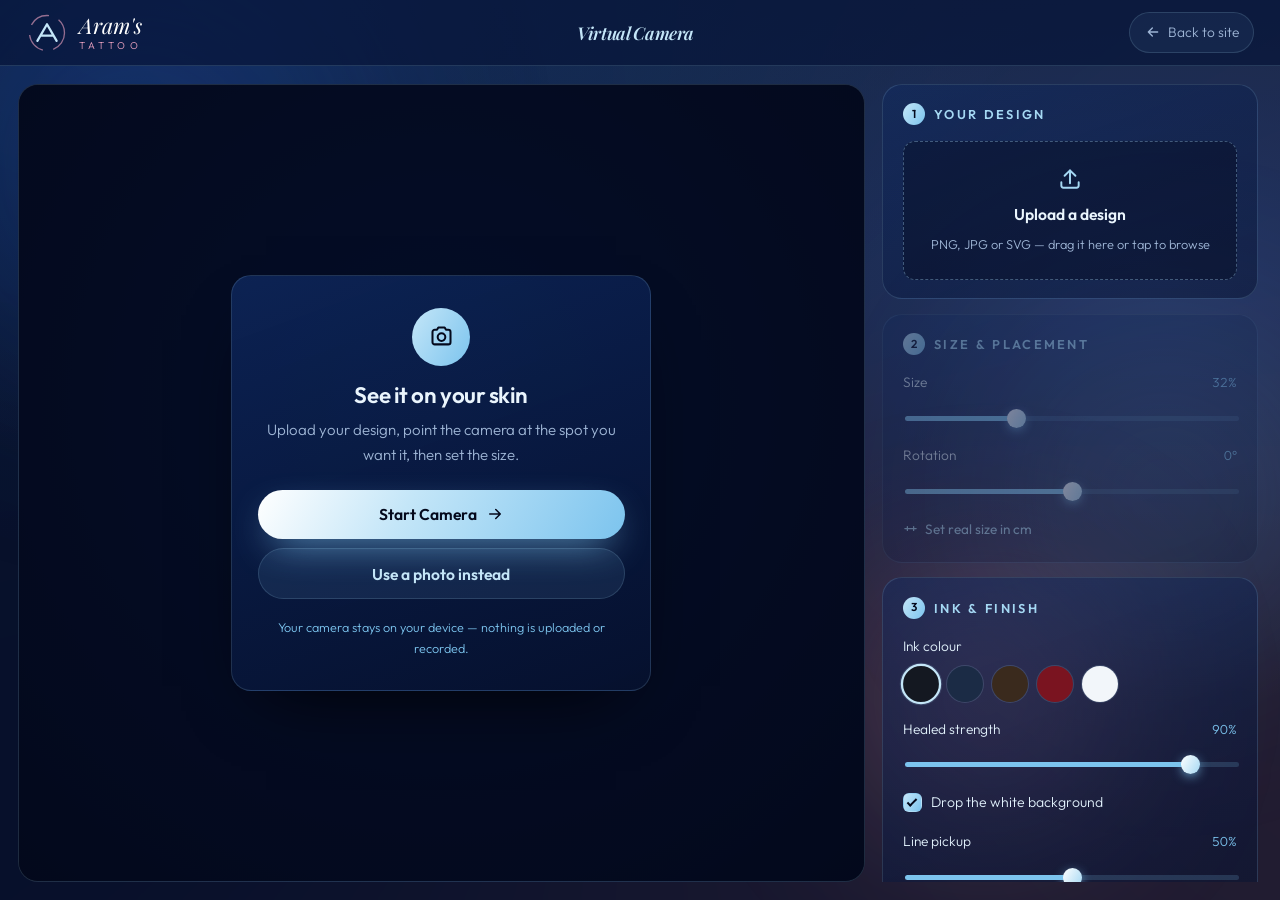
==== camera.html @ 175cb67c "Use the ink-in-water photo as the hero background Re-encoded and stripped of metadata. Sits at 78% o" ====
<!DOCTYPE html>
<html lang="en">
<head>
<meta charset="UTF-8" />
<meta name="viewport" content="width=device-width, initial-scale=1, viewport-fit=cover" />
<title>Virtual Camera — Aram's Tattoo</title>
<meta name="description" content="Upload your tattoo design and see it on your skin at the exact size before you book." />

<link rel="preconnect" href="https://fonts.googleapis.com">
<link rel="preconnect" href="https://fonts.gstatic.com" crossorigin>
<link href="https://fonts.googleapis.com/css2?family=Outfit:wght@200;300;400;600;800&family=Playfair+Display:ital,wght@0,600;1,600&display=swap" rel="stylesheet">

<link rel="stylesheet" href="assets/css/style.css?v=11" />
<link rel="stylesheet" href="assets/css/camera.css?v=11" />
<script>document.documentElement.classList.add('js');</script>
</head>
<body class="cam-body">

<div class="ambient" aria-hidden="true">
  <span class="blob blob--1"></span>
  <span class="blob blob--2"></span>
  <span class="blob blob--4"></span>
</div>

<!-- ── slim top bar ─────────────────────────────────────────── -->
<header class="cam-bar">
  <a href="index.html" class="brand">
    <span class="brand__mark" aria-hidden="true">
      <svg viewBox="0 0 48 48" fill="none">
        <circle class="brand__ring" cx="24" cy="24" r="20" />
        <path class="brand__stroke" d="M13 33 L24 14 L35 33 M18 27 H30" />
      </svg>
    </span>
    <span class="brand__text">
      <span class="brand__name">Aram's</span>
      <span class="brand__sub">TATTOO</span>
    </span>
  </a>

  <h1 class="cam-bar__title">Virtual Camera</h1>

  <a href="index.html" class="cam-bar__back">
    <svg viewBox="0 0 24 24" fill="none" aria-hidden="true"><path d="M19 12H5M11 6l-6 6 6 6"/></svg>
    <span>Back to site</span>
  </a>
</header>


<main class="cam-layout">

  <!-- ══ STAGE ═══════════════════════════════════════════════ -->
  <section class="stage" id="stage" aria-label="Camera preview">
    <video id="video" playsinline muted autoplay></video>
    <canvas id="canvas"></canvas>

    <!-- start / error / permission states -->
    <div class="stage__overlay" id="startPane">
      <div class="stage__card">
        <div class="stage__icon" aria-hidden="true">
          <svg viewBox="0 0 24 24" fill="none">
            <path d="M4 8a2 2 0 0 1 2-2h2l1.2-2h5.6L16 6h2a2 2 0 0 1 2 2v9a2 2 0 0 1-2 2H6a2 2 0 0 1-2-2z"/>
            <circle cx="12" cy="12.5" r="3.4"/>
          </svg>
        </div>
        <h2 id="paneTitle">See it on your skin</h2>
        <p id="paneText">Upload your design, point the camera at the spot you want it, then set the size.</p>
        <div class="stage__actions">
          <button class="btn btn--primary" id="startCam">
            <span>Start Camera</span>
            <svg viewBox="0 0 24 24" fill="none"><path d="M5 12h14M13 6l6 6-6 6"/></svg>
          </button>
          <button class="btn btn--ghost" id="usePhoto"><span>Use a photo instead</span></button>
        </div>
        <p class="stage__hint" id="paneHint">Your camera stays on your device — nothing is uploaded or recorded.</p>
      </div>
    </div>

    <!-- floating stage controls -->
    <div class="stage__tools" id="stageTools" hidden>
      <button class="tool" id="flipCam" title="Switch camera" aria-label="Switch camera">
        <svg viewBox="0 0 24 24" fill="none"><path d="M20 9a8 8 0 0 0-14-3M4 15a8 8 0 0 0 14 3"/><path d="M4 5v5h5M20 19v-5h-5"/></svg>
      </button>
      <button class="tool" id="resetBtn" title="Reset placement" aria-label="Reset placement">
        <svg viewBox="0 0 24 24" fill="none"><path d="M3 12a9 9 0 1 0 3-6.7"/><path d="M3 4v5h5"/></svg>
      </button>
      <button class="tool tool--shutter" id="shotBtn" title="Take photo" aria-label="Take photo">
        <span></span>
      </button>
    </div>

    <p class="stage__gesture" id="gestureHint" hidden>Drag to move · pinch or scroll to resize · two fingers to rotate</p>
  </section>


  <!-- ══ CONTROLS ════════════════════════════════════════════ -->
  <aside class="panel" aria-label="Design controls">

    <!-- 1 · design -->
    <div class="panel__block">
      <h2 class="panel__title"><span class="step">1</span> Your design</h2>

      <label class="drop" id="drop" for="fileInput">
        <input type="file" id="fileInput" accept="image/*" hidden />
        <svg viewBox="0 0 24 24" fill="none" aria-hidden="true"><path d="M12 16V4m-5 5 5-5 5 5"/><path d="M4 15v3a2 2 0 0 0 2 2h12a2 2 0 0 0 2-2v-3"/></svg>
        <strong>Upload a design</strong>
        <span>PNG, JPG or SVG — drag it here or tap to browse</span>
      </label>

      <div class="thumb" id="thumb" hidden>
        <img id="thumbImg" alt="Your uploaded design" />
        <div class="thumb__meta">
          <strong id="thumbName">design.png</strong>
          <span id="thumbSize">—</span>
        </div>
        <button class="thumb__clear" id="clearDesign" aria-label="Remove design">
          <svg viewBox="0 0 24 24" fill="none"><path d="M6 6l12 12M18 6L6 18"/></svg>
        </button>
      </div>
    </div>

    <!-- 2 · size -->
    <div class="panel__block" id="sizeBlock">
      <h2 class="panel__title"><span class="step">2</span> Size &amp; placement</h2>

      <div class="ctrl">
        <label for="sizeRange">Size <output id="sizeOut">—</output></label>
        <input type="range" id="sizeRange" min="4" max="90" step="0.5" value="32" />
      </div>

      <div class="ctrl">
        <label for="rotRange">Rotation <output id="rotOut">0°</output></label>
        <input type="range" id="rotRange" min="-180" max="180" step="1" value="0" />
      </div>

      <button class="link-btn" id="calibToggle" aria-expanded="false">
        <svg viewBox="0 0 24 24" fill="none"><path d="M3 12h18M7 9v6M17 9v6"/></svg>
        <span>Set real size in cm</span>
      </button>

      <div class="calib" id="calibBox" hidden>
        <p>Hold a <strong>bank card</strong> flat against the spot, then drag until the outline matches it exactly.</p>
        <div class="ctrl">
          <label for="calibRange">Card width</label>
          <input type="range" id="calibRange" min="10" max="90" step="0.5" value="34" />
        </div>
        <button class="btn btn--ghost btn--sm" id="calibDone"><span>Done — sizes now in cm</span></button>
      </div>
    </div>

    <!-- 3 · ink -->
    <div class="panel__block">
      <h2 class="panel__title"><span class="step">3</span> Ink &amp; finish</h2>

      <div class="ctrl">
        <label>Ink colour</label>
        <div class="swatches" id="swatches" role="radiogroup" aria-label="Ink colour">
          <button class="sw is-on" data-ink="#141821" style="--sw:#141821" role="radio" aria-checked="true"  aria-label="Black"></button>
          <button class="sw" data-ink="#1b2b45" style="--sw:#1b2b45" role="radio" aria-checked="false" aria-label="Blue black"></button>
          <button class="sw" data-ink="#3a2a1d" style="--sw:#3a2a1d" role="radio" aria-checked="false" aria-label="Sepia"></button>
          <button class="sw" data-ink="#7a1420" style="--sw:#7a1420" role="radio" aria-checked="false" aria-label="Deep red"></button>
          <button class="sw" data-ink="#f2f6fa" style="--sw:#f2f6fa" role="radio" aria-checked="false" aria-label="White ink"></button>
        </div>
      </div>

      <div class="ctrl">
        <label for="opacityRange">Healed strength <output id="opacityOut">90%</output></label>
        <input type="range" id="opacityRange" min="20" max="100" step="1" value="90" />
      </div>

      <label class="check">
        <input type="checkbox" id="removeBg" checked />
        <span>Drop the white background</span>
      </label>

      <div class="ctrl" id="thresholdCtrl">
        <label for="threshRange">Line pickup <output id="threshOut">50%</output></label>
        <input type="range" id="threshRange" min="5" max="95" step="1" value="50" />
      </div>
    </div>

    <!-- 4 · finish -->
    <div class="panel__block">
      <h2 class="panel__title"><span class="step">4</span> Save &amp; send</h2>
      <div class="panel__actions">
        <button class="btn btn--primary btn--wide" id="shotBtn2">
          <svg viewBox="0 0 24 24" fill="none"><path d="M4 8a2 2 0 0 1 2-2h2l1.2-2h5.6L16 6h2a2 2 0 0 1 2 2v9a2 2 0 0 1-2 2H6a2 2 0 0 1-2-2z"/><circle cx="12" cy="12.5" r="3.4"/></svg>
          <span>Take Photo</span>
        </button>
        <a class="btn btn--ghost btn--wide" href="index.html#book"><span>Book this tattoo</span></a>
      </div>
      <p class="panel__note">Save the shot and send it with your booking so I know exactly what you want.</p>
    </div>

  </aside>
</main>


<!-- ══ SNAPSHOT MODAL ═══════════════════════════════════════ -->
<div class="shot" id="shotModal" hidden>
  <div class="shot__inner" role="dialog" aria-modal="true" aria-label="Your preview">
    <img id="shotImg" alt="Your tattoo preview" />
    <div class="shot__bar">
      <a class="btn btn--primary" id="shotSave" download="arams-tattoo-preview.png">
        <svg viewBox="0 0 24 24" fill="none"><path d="M12 4v12m-5-5 5 5 5-5"/><path d="M4 20h16"/></svg>
        <span>Save</span>
      </a>
      <button class="btn btn--ghost" id="shotShare" hidden><span>Share</span></button>
      <button class="btn btn--primary" id="shotBook"><span>Send with a booking</span></button>
      <button class="btn btn--ghost" id="shotClose"><span>Back to camera</span></button>
    </div>
  </div>
</div>

<input type="file" id="photoInput" accept="image/*" hidden />

<script src="assets/js/ink.js?v=11"></script>
<script src="assets/js/camera.js?v=11"></script>
</body>
</html>
---- assets/css/style.css ----
/* ============================================================
   Aram's Tattoo — navy & baby blue
   ============================================================ */

:root{
  /* ── palette ───────────────────────────────── */
  --navy-950:#04091c;
  --navy-900:#071231;
  --navy-800:#0a1c47;
  --navy-700:#0f2a63;
  --navy-600:#163a83;

  --baby-400:#7cc4ee;
  --baby-300:#a5d8f3;
  --baby-200:#c4e6f8;
  --baby-100:#e2f2fc;

  /* used sparingly — a warm accent so the navy never reads cold */
  --pink-400:#f2a6c4;
  --pink-300:#f8c3d9;
  --pink-200:#fbdce9;

  --ink:#eaf5fd;
  --muted:#9fb6d6;

  --line:rgba(165,216,243,.16);
  --glass:rgba(8,22,58,.92);

  /* ── THE HERO BACKGROUND PHOTO ──────────
     Swap the filename to change it. assets/img/hero-placeholder.svg is
     the generated fallback if you ever want it back. */
  --hero-photo:url("../img/hero.jpg");

  --radius:20px;
  --radius-sm:12px;
  --ease:cubic-bezier(.22,.85,.3,1);
  --nav-h:76px;
}

*,*::before,*::after{box-sizing:border-box}

/* the hidden attribute must beat any display: rule we set on a component */
[hidden]{display:none !important}

html{scroll-behavior:smooth; scroll-padding-top:calc(var(--nav-h) + 12px)}

body{
  margin:0;
  font-family:"Outfit",system-ui,-apple-system,"Segoe UI",sans-serif;
  font-weight:300;
  color:var(--ink);
  background:var(--navy-950);
  line-height:1.65;
  overflow-x:hidden;
  -webkit-font-smoothing:antialiased;
}

img,svg{display:block;max-width:100%}
a{color:inherit;text-decoration:none}
ul{list-style:none;margin:0;padding:0}

h1,h2,h3,h4{font-weight:600;line-height:1.12;margin:0;letter-spacing:-.02em}
h2{font-size:clamp(2rem,5vw,3.4rem)}
h3{font-size:1.2rem}
em{font-family:"Playfair Display",serif;font-style:italic;font-weight:600;
   background:linear-gradient(100deg,var(--baby-200),var(--baby-400) 55%,#fff);
   -webkit-background-clip:text;background-clip:text;color:transparent}

.wrap{width:min(1180px,92vw);margin-inline:auto}

/* selection + focus */
::selection{background:var(--baby-400);color:var(--navy-950)}
:focus-visible{outline:2px solid var(--baby-300);outline-offset:3px;border-radius:6px}


/* ============================================================
   AMBIENT BACKGROUND
   ============================================================ */
.ambient{
  position:fixed;inset:0;z-index:0;pointer-events:none;overflow:hidden;
  /* deep navy floor so the blobs have something to glow against */
  background:
    radial-gradient(120% 90% at 15% 0%,  #0b2050 0%, transparent 55%),
    radial-gradient(110% 80% at 90% 30%, #0d2455 0%, transparent 60%),
    linear-gradient(180deg,#061029 0%, var(--navy-950) 60%);
}

/* slow hue drift over everything — keeps it alive without moving anything */
.ambient::after{
  content:"";position:absolute;inset:-20%;
  background:
    conic-gradient(from 0deg at 50% 50%,
      rgba(124,196,238,.10), rgba(242,166,196,.13),
      rgba(22,58,131,.14),  rgba(124,196,238,.10));
  filter:blur(70px);
  animation:sweep 48s linear infinite;
}
@keyframes sweep{to{transform:rotate(360deg)}}

.blob{
  position:absolute;border-radius:50%;filter:blur(90px);
  will-change:transform;
}

/* two navy masses give the depth */
.blob--1{width:46vw;height:46vw;left:-12vw;top:-10vw;opacity:.55;
  background:radial-gradient(circle,var(--navy-600),transparent 70%);
  animation:drift1 26s ease-in-out infinite}
.blob--3{width:42vw;height:42vw;left:22vw;bottom:-18vw;opacity:.5;
  background:radial-gradient(circle,var(--navy-700),transparent 70%);
  animation:drift3 38s ease-in-out infinite}

/* baby blue carries the brand */
.blob--2{width:38vw;height:38vw;right:-10vw;top:28vh;opacity:.5;
  background:radial-gradient(circle,rgba(124,196,238,.45),transparent 70%);
  animation:drift2 32s ease-in-out infinite}
.blob--5{width:30vw;height:30vw;left:38vw;top:8vh;opacity:.3;
  background:radial-gradient(circle,rgba(165,216,243,.4),transparent 70%);
  animation:drift5 44s ease-in-out infinite}

/* pink stays small and low-opacity — a blush, not a colour scheme */
.blob--4{width:26vw;height:26vw;right:10vw;bottom:4vh;opacity:.55;
  background:radial-gradient(circle,rgba(242,166,196,.85),transparent 70%);
  animation:drift4 34s ease-in-out infinite}
.blob--6{width:18vw;height:18vw;left:4vw;top:40vh;opacity:.4;
  background:radial-gradient(circle,rgba(248,195,217,.75),transparent 68%);
  animation:drift6 40s ease-in-out infinite}

/* Each path is a different shape and length, so they never fall into
   step with one another and the motion keeps looking organic. */
@keyframes drift1{
  33%{transform:translate3d(8vw,6vh,0)   scale(1.14)}
  66%{transform:translate3d(3vw,12vh,0)  scale(.95)}
}
@keyframes drift2{
  30%{transform:translate3d(-10vw,-5vh,0) scale(.88)}
  70%{transform:translate3d(-4vw,8vh,0)   scale(1.1)}
}
@keyframes drift3{
  40%{transform:translate3d(7vw,-8vh,0)   scale(1.12)}
  75%{transform:translate3d(-5vw,-3vh,0)  scale(.92)}
}
@keyframes drift4{
  35%{transform:translate3d(-7vw,-9vh,0)  scale(1.2)}
  70%{transform:translate3d(4vw,-4vh,0)   scale(.9)}
}
@keyframes drift5{
  50%{transform:translate3d(-6vw,10vh,0)  scale(1.15)}
}
@keyframes drift6{
  45%{transform:translate3d(9vw,-7vh,0)   scale(1.25)}
  80%{transform:translate3d(2vw,5vh,0)    scale(.85)}
}

.cursor-glow{
  position:fixed;top:0;left:0;width:420px;height:420px;z-index:1;
  margin:-210px 0 0 -210px;border-radius:50%;pointer-events:none;
  background:radial-gradient(circle,rgba(124,196,238,.12),transparent 65%);
  opacity:0;transition:opacity .4s;will-change:transform;
}

.scroll-progress{position:fixed;top:0;left:0;right:0;height:3px;z-index:120;pointer-events:none}
.scroll-progress span{
  display:block;height:100%;width:0;
  background:linear-gradient(90deg,var(--baby-400),var(--baby-200),#fff);
  box-shadow:0 0 14px var(--baby-400);
}


/* ============================================================
   NAVBAR
   ============================================================ */
.nav{
  position:fixed;top:0;left:0;right:0;z-index:100;
  height:var(--nav-h);display:flex;align-items:center;
  transition:height .35s var(--ease),background .35s,border-color .35s,box-shadow .35s;
  border-bottom:1px solid transparent;
}
.nav.is-stuck{
  --nav-h:64px;
  background:var(--glass);
  border-bottom-color:var(--line);
  box-shadow:0 10px 40px -20px #000;
}
/* frosted glass only where the browser can do it cheaply; the solid
   --glass fallback above already reads correctly on its own. */
@supports (backdrop-filter:blur(1px)) or (-webkit-backdrop-filter:blur(1px)){
  .nav.is-stuck{
    background:rgba(8,22,58,.72);
    backdrop-filter:blur(16px) saturate(150%);
    -webkit-backdrop-filter:blur(16px) saturate(150%);
  }
}
.nav__inner{
  width:min(1180px,92vw);margin-inline:auto;
  display:flex;align-items:center;gap:1.5rem;
}

/* ── brand ── */
.brand{display:flex;align-items:center;gap:.7rem;margin-right:auto}
.brand__mark{
  width:42px;height:42px;flex:none;color:var(--baby-300);
  transition:transform .5s var(--ease);
}
.brand:hover .brand__mark{transform:rotate(-12deg) scale(1.08)}
.brand__mark svg{width:100%;height:100%}
/* the navbar runs on baby pink; the rest of the site stays baby blue */
.brand__ring{
  stroke:var(--pink-400);stroke-width:1.5;opacity:.6;
  stroke-dasharray:24 12;transform-origin:center;
  animation:spin 14s linear infinite;
}
.brand__stroke{stroke:var(--baby-200);stroke-width:2.6;stroke-linecap:round;stroke-linejoin:round}
@keyframes spin{to{transform:rotate(360deg)}}

.brand__text{display:flex;flex-direction:column;line-height:1}
.brand__name{font-family:"Playfair Display",serif;font-style:italic;font-size:1.35rem;color:#fff}
.brand__sub{font-size:.62rem;letter-spacing:.42em;color:var(--pink-400);margin-top:.28rem}

/* ── links ── */
.nav__links{display:flex;align-items:center;gap:.35rem}
.nav__link{
  position:relative;padding:.55rem .85rem;font-size:.92rem;color:var(--muted);
  border-radius:999px;transition:color .3s;white-space:nowrap;
}
.nav__link span{position:relative;z-index:2}
.nav__link::before{                       /* pill that grows in */
  content:"";position:absolute;inset:0;border-radius:999px;
  background:rgba(242,166,196,.14);
  transform:scale(.7);opacity:0;transition:all .35s var(--ease);
}
.nav__link::after{                        /* underline dash */
  content:"";position:absolute;left:50%;bottom:.28rem;height:2px;width:0;
  border-radius:2px;background:var(--pink-300);
  transform:translateX(-50%);transition:width .35s var(--ease);
}
.nav__link:hover{color:#fff}
.nav__link:hover::before{transform:scale(1);opacity:1}
.nav__link:hover::after,
.nav__link.is-active::after{width:18px}
.nav__link.is-active{color:var(--pink-200)}

/* ── cta ── */
.nav__cta{
  display:inline-flex;align-items:center;gap:.45rem;
  padding:.62rem 1.15rem;border-radius:999px;font-size:.88rem;font-weight:600;
  color:var(--navy-950);
  background:linear-gradient(120deg,var(--pink-200),var(--pink-400));
  box-shadow:0 8px 26px -10px var(--pink-400);
  transition:transform .3s var(--ease),box-shadow .3s;
  position:relative;overflow:hidden;
}
.nav__cta svg{width:16px;height:16px;stroke:currentColor;stroke-width:2.2;stroke-linecap:round;stroke-linejoin:round;transition:transform .3s}
.nav__cta:hover{transform:translateY(-2px);box-shadow:0 14px 32px -10px var(--pink-400)}
.nav__cta:hover svg{transform:translateX(3px)}
.nav__cta::after{                          /* shine sweep */
  content:"";position:absolute;top:0;left:-70%;width:45%;height:100%;
  background:linear-gradient(100deg,transparent,rgba(255,255,255,.6),transparent);
  transform:skewX(-20deg);animation:shine 4.5s ease-in-out infinite;
}
@keyframes shine{0%,72%{left:-70%}100%{left:130%}}
.nav__cta--mobile{display:none}

/* ── burger ── */
.burger{
  display:none;width:44px;height:44px;flex:none;padding:0;
  background:rgba(124,196,238,.1);border:1px solid var(--line);
  border-radius:12px;cursor:pointer;position:relative;
}
.burger span{
  position:absolute;left:12px;width:20px;height:2px;border-radius:2px;
  background:var(--pink-200);transition:all .35s var(--ease);
}
.burger span:nth-child(1){top:15px}
.burger span:nth-child(2){top:21px}
.burger span:nth-child(3){top:27px}
.burger.is-open span:nth-child(1){top:21px;transform:rotate(45deg)}
.burger.is-open span:nth-child(2){opacity:0;transform:translateX(-12px)}
.burger.is-open span:nth-child(3){top:21px;transform:rotate(-45deg)}

.nav-scrim{
  position:fixed;inset:0;z-index:98;background:rgba(4,9,28,.72);
  opacity:0;transition:opacity .35s;
}
.nav-scrim.is-shown{opacity:1}


/* ============================================================
   BUTTONS
   ============================================================ */
.btn{
  display:inline-flex;align-items:center;justify-content:center;gap:.55rem;
  padding:.9rem 1.6rem;border-radius:999px;border:0;cursor:pointer;
  font-family:inherit;font-size:.98rem;font-weight:600;
  transition:transform .3s var(--ease),box-shadow .3s,background .3s,color .3s;
  position:relative;overflow:hidden;
}
.btn svg{width:18px;height:18px;stroke:currentColor;stroke-width:2.1;
  stroke-linecap:round;stroke-linejoin:round;fill:none;transition:transform .3s}
.btn:hover{transform:translateY(-3px)}
.btn:hover svg{transform:translateX(3px)}
.btn:active{transform:translateY(-1px)}

.btn--primary{
  color:var(--navy-950);
  background:linear-gradient(120deg,#fff,var(--baby-200) 40%,var(--baby-400));
  box-shadow:0 14px 38px -14px var(--baby-400);
}
.btn--primary:hover{box-shadow:0 20px 46px -14px var(--baby-400)}

.btn--ghost{
  color:var(--baby-200);background:rgba(124,196,238,.1);
  border:1px solid var(--line);
}
.btn--ghost:hover{background:rgba(124,196,238,.15);color:#fff;border-color:var(--baby-400)}
.btn--ghost svg{transform:none}
.btn--wide{width:100%;max-width:340px}


/* ============================================================
   HERO
   ============================================================ */
.hero{
  position:relative;z-index:2;min-height:100svh;
  display:flex;align-items:center;
  padding:calc(var(--nav-h) + 3rem) 0 5rem;
  overflow:hidden;
}
/* Semi-transparent on purpose: the animated ambient layer sits behind the
   hero, and at full opacity this hid it completely — so the first screen
   of the site showed none of the movement. */
.hero__bg{
  position:absolute;inset:-8% 0 0;z-index:-2;
  background:var(--hero-photo) center 30%/cover no-repeat;
  opacity:.78;
  filter:saturate(.95) contrast(1.02);
  transform:scale(1.06);will-change:transform;
  animation:kenburns 24s ease-in-out infinite alternate;
}
@keyframes kenburns{to{transform:scale(1.16) translate3d(-1.5%,-1.5%,0)}}

/* Darkening is now weighted to the left, behind the headline, so the text
   keeps its contrast while the right side stays open for the colour. */
.hero__veil{
  position:absolute;inset:0;z-index:-1;
  background:
    radial-gradient(75% 65% at 12% 45%,rgba(4,9,28,.92),transparent 70%),
    linear-gradient(90deg,rgba(4,9,28,.9) 0%,rgba(7,18,49,.5) 42%,transparent 78%),
    linear-gradient(0deg,var(--navy-950) 1%,transparent 38%);
}
.hero__particles{position:absolute;inset:0;z-index:0;pointer-events:none}

.hero__needle{
  position:absolute;right:5vw;top:50%;transform:translateY(-50%);
  width:min(420px,38vw);opacity:.5;z-index:0;pointer-events:none;
}
.hero__needle path{stroke:var(--baby-300);stroke-width:2;stroke-linecap:round;stroke-linejoin:round;fill:none}
.hero__needle .pulse-dot{fill:var(--baby-200);animation:pulseDot 2.4s ease-in-out infinite}
@keyframes pulseDot{0%,100%{opacity:.3;r:4}50%{opacity:1;r:7}}

.draw{stroke-dasharray:600;stroke-dashoffset:600;animation:drawIn 3.2s var(--ease) forwards}
.draw--2{animation-delay:2.4s}
.draw--slow{animation:drawIn 4s var(--ease) infinite alternate}
@keyframes drawIn{to{stroke-dashoffset:0}}

.hero__content{position:relative;z-index:2;width:min(1180px,92vw);margin-inline:auto;max-width:none}
.hero__content>*{max-width:660px}

.hero__eyebrow{
  display:inline-flex;align-items:center;gap:.6rem;margin:0 0 1.4rem;
  padding:.45rem 1rem;border-radius:999px;font-size:.82rem;letter-spacing:.06em;
  color:var(--baby-200);background:rgba(124,196,238,.1);
  border:1px solid var(--line);
}
.hero__eyebrow .dot{
  width:8px;height:8px;border-radius:50%;background:#61e3a1;
  box-shadow:0 0 0 0 rgba(97,227,161,.6);animation:ping 2s ease-out infinite;
}
@keyframes ping{70%{box-shadow:0 0 0 10px rgba(97,227,161,0)}100%{box-shadow:0 0 0 0 rgba(97,227,161,0)}}

.hero__title{font-size:clamp(2.9rem,8.5vw,6.4rem);font-weight:200;margin:0 0 1.3rem}
.hero__title .line{display:block}
.hero__title em{font-weight:600}

.hero__lede{font-size:clamp(1rem,2.1vw,1.18rem);color:var(--muted);margin:0 0 2.2rem}

.hero__actions{display:flex;flex-wrap:wrap;gap:.9rem;margin-bottom:3rem}

.hero__stats{display:flex;flex-wrap:wrap;gap:2.6rem}
.hero__stats li{display:flex;flex-direction:column}
.hero__stats strong{
  font-size:2rem;font-weight:600;
  background:linear-gradient(120deg,#fff,var(--baby-300));
  -webkit-background-clip:text;background-clip:text;color:transparent;
}
.hero__stats span{font-size:.82rem;letter-spacing:.14em;text-transform:uppercase;color:var(--muted)}

.hero__scroll{
  position:absolute;left:50%;bottom:1.8rem;transform:translateX(-50%);z-index:3;
  display:flex;flex-direction:column;align-items:center;gap:.5rem;
  color:var(--muted);font-size:.68rem;letter-spacing:.3em;text-transform:uppercase;
  animation:bob 2.6s ease-in-out infinite;transition:color .3s;
}
.hero__scroll:hover{color:var(--baby-200)}
@keyframes bob{50%{transform:translate(-50%,10px)}}
.mouse{width:24px;height:38px;border:1.6px solid currentColor;border-radius:14px;
  display:flex;justify-content:center;padding-top:6px}
.wheel{width:3px;height:7px;border-radius:2px;background:currentColor;animation:wheel 1.8s ease-in-out infinite}
@keyframes wheel{50%{transform:translateY(10px);opacity:.2}}


/* ============================================================
   MARQUEE
   ============================================================ */
.marquee{
  position:relative;z-index:2;overflow:hidden;
  padding:1.1rem 0;
  border-block:1px solid var(--line);
  background:linear-gradient(90deg,var(--navy-900),var(--navy-800),var(--navy-900));
}
.marquee__track{display:flex;width:max-content;animation:slide 34s linear infinite}
.marquee__track span{
  padding-right:2.5rem;white-space:nowrap;
  font-family:"Playfair Display",serif;font-style:italic;
  font-size:clamp(1.1rem,3vw,1.7rem);color:var(--baby-300);opacity:.8;
}
@keyframes slide{to{transform:translateX(-50%)}}
.marquee:hover .marquee__track{animation-play-state:paused}


/* ============================================================
   SECTIONS
   ============================================================ */
.section{position:relative;z-index:2;padding:clamp(4.5rem,10vw,8rem) 0}
.section--alt{background:linear-gradient(180deg,transparent,rgba(10,28,71,.5),transparent)}

.section__head{max-width:640px;margin:0 auto clamp(2.5rem,5vw,4rem);text-align:center}
.section__head p{color:var(--muted);margin:.9rem 0 0}
.tag{
  display:inline-block;margin-bottom:1rem;padding:.35rem .9rem;border-radius:999px;
  font-size:.72rem;letter-spacing:.24em;text-transform:uppercase;
  color:var(--baby-300);background:rgba(124,196,238,.1);border:1px solid var(--line);
}
.section__more{text-align:center;margin-top:3rem;display:flex;justify-content:center}

/* ── cards ── */
.cards{display:grid;gap:1.3rem;grid-template-columns:repeat(auto-fit,minmax(230px,1fr))}
.card{
  position:relative;padding:2rem 1.7rem;border-radius:var(--radius);
  background:linear-gradient(160deg,rgba(15,42,99,.55),rgba(7,18,49,.5));
  border:1px solid var(--line);overflow:hidden;
  transition:transform .45s var(--ease),border-color .45s,box-shadow .45s;
}
.card::before{                            /* glow follows hover */
  content:"";position:absolute;inset:0;opacity:0;transition:opacity .45s;
  background:radial-gradient(60% 60% at 50% 0%,rgba(124,196,238,.18),transparent 70%);
}
.card:hover{transform:translateY(-8px);border-color:rgba(124,196,238,.45);
  box-shadow:0 26px 60px -30px var(--baby-400)}
.card:hover::before{opacity:1}
.card>*{position:relative}

.card__icon{
  width:52px;height:52px;margin-bottom:1.3rem;border-radius:15px;
  display:grid;place-items:center;color:var(--baby-300);
  background:rgba(124,196,238,.1);border:1px solid var(--line);
  transition:transform .45s var(--ease),background .45s;
}
.card:hover .card__icon{transform:rotate(-8deg) scale(1.1);background:rgba(124,196,238,.2)}
.card__icon svg{width:25px;height:25px;stroke:currentColor;stroke-width:1.7;
  stroke-linecap:round;stroke-linejoin:round;fill:none}
.card p{color:var(--muted);font-size:.94rem;margin:.6rem 0 1.2rem}
.card__meta{font-size:.78rem;letter-spacing:.16em;text-transform:uppercase;color:var(--baby-400)}


/* ============================================================
   SPLIT / VIRTUAL CAMERA
   ============================================================ */
.split{display:grid;gap:clamp(2.5rem,6vw,5rem);grid-template-columns:1fr 1fr;align-items:center}
.split__text h2{margin-bottom:1rem}
.split__text>p{color:var(--muted);margin:0 0 1.6rem}

.ticks{display:grid;gap:.7rem;margin-bottom:2rem}
.ticks li{position:relative;padding-left:1.9rem;color:var(--baby-100);font-size:.96rem}
.ticks li::before{
  content:"";position:absolute;left:0;top:.42em;width:16px;height:9px;
  border-left:2px solid var(--baby-400);border-bottom:2px solid var(--baby-400);
  transform:rotate(-45deg);border-radius:1px;
}

.split__visual{display:flex;justify-content:center}
.phone{
  position:relative;width:min(290px,80vw);aspect-ratio:9/18;
  border-radius:40px;padding:11px;
  background:linear-gradient(160deg,rgba(124,196,238,.35),rgba(10,28,71,.9));
  box-shadow:0 40px 90px -40px #000,0 0 0 1px var(--line);
  animation:tilt 8s ease-in-out infinite;
}
@keyframes tilt{0%,100%{transform:rotate(-3deg) translateY(0)}50%{transform:rotate(3deg) translateY(-14px)}}
.phone__notch{
  position:absolute;top:16px;left:50%;transform:translateX(-50%);
  width:80px;height:18px;border-radius:12px;background:var(--navy-950);z-index:3;
}
.phone__screen{
  position:relative;width:100%;height:100%;border-radius:31px;overflow:hidden;
  background:linear-gradient(170deg,var(--navy-800),var(--navy-950));
  display:grid;place-items:center;
}
.phone__art{width:62%;color:var(--baby-200)}
.phone__art path{stroke:var(--baby-200);stroke-width:1.8;stroke-linecap:round;fill:none}
.phone__scan{
  position:absolute;left:0;right:0;height:130px;
  background:linear-gradient(180deg,transparent,rgba(124,196,238,.22),transparent);
  animation:scan 3.4s ease-in-out infinite;
}
@keyframes scan{0%{top:-130px}100%{top:100%}}

.phone__bracket{position:absolute;width:26px;height:26px;border:2px solid var(--baby-400);opacity:.8}
.phone__bracket--tl{top:34px;left:24px;border-right:0;border-bottom:0;border-radius:6px 0 0 0}
.phone__bracket--tr{top:34px;right:24px;border-left:0;border-bottom:0;border-radius:0 6px 0 0}
.phone__bracket--bl{bottom:34px;left:24px;border-right:0;border-top:0;border-radius:0 0 0 6px}
.phone__bracket--br{bottom:34px;right:24px;border-left:0;border-top:0;border-radius:0 0 6px 0}

.phone__badge{
  position:absolute;bottom:22px;left:50%;transform:translateX(-50%);
  padding:.3rem .8rem;border-radius:999px;font-size:.62rem;letter-spacing:.2em;
  color:var(--navy-950);background:var(--baby-300);
  animation:blink 1.8s ease-in-out infinite;
}
@keyframes blink{50%{opacity:.45}}


/* ============================================================
   BOOKING FORM
   ============================================================ */
.book-form{
  display:grid;gap:1.1rem;grid-template-columns:1fr 1fr;
  max-width:820px;margin-inline:auto;padding:clamp(1.6rem,4vw,2.6rem);
  border-radius:var(--radius);border:1px solid var(--line);
  background:linear-gradient(160deg,rgba(15,42,99,.5),rgba(7,18,49,.55));
}
.field{position:relative}
.field--full{grid-column:1/-1}

.field input,.field textarea,.field select{
  width:100%;padding:1.25rem 1rem .55rem;
  font-family:inherit;font-size:.96rem;color:var(--ink);
  background:rgba(4,9,28,.5);border:1px solid var(--line);
  border-radius:var(--radius-sm);outline:none;resize:vertical;
  transition:border-color .3s,box-shadow .3s,background .3s;
}
.field select{appearance:none;cursor:pointer;
  background-image:linear-gradient(45deg,transparent 50%,var(--baby-300) 50%),
                   linear-gradient(135deg,var(--baby-300) 50%,transparent 50%);
  background-position:calc(100% - 20px) 55%,calc(100% - 14px) 55%;
  background-size:6px 6px;background-repeat:no-repeat}
.field textarea{padding-top:1.5rem}

.field input:focus,.field textarea:focus,.field select:focus{
  border-color:var(--baby-400);background:rgba(4,9,28,.75);
  box-shadow:0 0 0 4px rgba(124,196,238,.12);
}
.field label{
  position:absolute;left:1rem;top:.95rem;pointer-events:none;
  font-size:.95rem;color:var(--muted);transition:all .25s var(--ease);
}
.field input:focus+label,.field input:not(:placeholder-shown)+label,
.field textarea:focus+label,.field textarea:not(:placeholder-shown)+label,
.field label.label--static{
  top:.4rem;font-size:.7rem;letter-spacing:.1em;text-transform:uppercase;color:var(--baby-400);
}
.field input[type="date"]{color-scheme:dark}

/* honeypot — off-screen rather than display:none, which some bots skip */
.hp{position:absolute;left:-9999px;width:1px;height:1px;overflow:hidden}

/* the Virtual Camera shot carried into the booking form */
.attached{
  display:flex;align-items:center;gap:.9rem;
  padding:.7rem;border-radius:var(--radius-sm);
  border:1px solid rgba(124,196,238,.35);background:rgba(124,196,238,.08);
}
.attached img{width:54px;height:54px;flex:none;border-radius:10px;object-fit:cover}
.attached div{flex:1;min-width:0;display:flex;flex-direction:column;line-height:1.35}
.attached strong{font-size:.9rem;color:var(--baby-200)}
.attached span{font-size:.8rem;color:var(--muted)}
.attached button{
  width:30px;height:30px;flex:none;border:0;border-radius:50%;cursor:pointer;
  font-size:1.1rem;line-height:1;color:var(--muted);
  background:rgba(124,196,238,.1);transition:color .3s,background .3s;
}
.attached button:hover{color:#ffb4b4;background:rgba(224,106,106,.18)}

/* photo on a portfolio card once designs come from the database */
.card__shot{
  width:100%;aspect-ratio:4/5;object-fit:cover;
  border-radius:var(--radius-sm);margin-bottom:1rem;
}

.book-form__submit{display:flex;flex-direction:column;align-items:center;gap:.8rem;margin-top:.4rem}
.book-form__note{margin:0;font-size:.88rem;color:var(--baby-300);min-height:1.2em}


/* ============================================================
   CONTACT
   ============================================================ */
.contact-grid{display:grid;gap:1.2rem;grid-template-columns:repeat(auto-fit,minmax(220px,1fr))}
.contact-card{
  padding:1.9rem 1.5rem;border-radius:var(--radius);text-align:center;
  border:1px solid var(--line);background:rgba(10,28,71,.4);
  transition:transform .4s var(--ease),border-color .4s,background .4s;
}
.contact-card:hover{transform:translateY(-6px);border-color:var(--baby-400);background:rgba(15,42,99,.6)}
.contact-card__icon{
  width:48px;height:48px;margin:0 auto 1rem;border-radius:50%;
  display:grid;place-items:center;color:var(--navy-950);
  background:linear-gradient(120deg,var(--baby-200),var(--baby-400));
  transition:transform .4s var(--ease);
}
.contact-card:hover .contact-card__icon{transform:scale(1.12) rotate(6deg)}
.contact-card__icon svg{width:22px;height:22px;stroke:currentColor;stroke-width:1.9;
  stroke-linecap:round;stroke-linejoin:round;fill:none}
.contact-card p{margin:.35rem 0 0;color:var(--muted);font-size:.92rem}


/* ============================================================
   FOOTER
   ============================================================ */
.footer{
  position:relative;z-index:2;overflow:hidden;
  border-top:1px solid var(--line);
  background:linear-gradient(180deg,rgba(7,18,49,.75),var(--navy-950));
}
.footer__glow{
  position:absolute;top:-45%;left:50%;transform:translateX(-50%);
  width:70vw;height:70vw;border-radius:50%;pointer-events:none;
  background:radial-gradient(circle,rgba(124,196,238,.14),transparent 62%);
  animation:breathe 9s ease-in-out infinite;
}
@keyframes breathe{50%{transform:translateX(-50%) scale(1.16);opacity:.65}}

.footer__inner{
  position:relative;display:grid;gap:2.6rem;
  grid-template-columns:1.6fr 1fr 1.1fr 1.3fr;
  padding:clamp(3rem,7vw,5rem) 0 3rem;
}
.footer__col h4{
  font-size:.78rem;letter-spacing:.22em;text-transform:uppercase;
  color:var(--baby-400);margin-bottom:1.2rem;
}
.footer__col p{color:var(--muted);font-size:.92rem;margin:0 0 1.1rem}
.footer__col ul{display:grid;gap:.6rem}
.footer__col ul a{color:var(--muted);font-size:.94rem;transition:color .3s,padding-left .3s}
.footer__col ul a:hover{color:var(--baby-200);padding-left:.4rem}

.brand--footer{margin:0 0 1.1rem}
.hours li{display:flex;justify-content:space-between;gap:1rem;
  font-size:.9rem;color:var(--muted);padding-bottom:.55rem;border-bottom:1px dashed var(--line)}
.hours li span:last-child{color:var(--baby-200)}
.footer__addr{margin-top:1.1rem !important;font-size:.88rem !important}

.socials{display:flex;gap:.6rem}
.socials a{
  width:40px;height:40px;border-radius:12px;display:grid;place-items:center;
  color:var(--baby-300);background:rgba(124,196,238,.08);border:1px solid var(--line);
  transition:transform .35s var(--ease),background .35s,color .35s;
}
.socials a:hover{transform:translateY(-4px) rotate(-6deg);
  background:linear-gradient(120deg,var(--baby-200),var(--baby-400));color:var(--navy-950)}
.socials svg{width:19px;height:19px;stroke:currentColor;stroke-width:1.8;
  stroke-linecap:round;stroke-linejoin:round;fill:none}

.subscribe{display:flex;gap:.5rem;background:rgba(4,9,28,.55);
  border:1px solid var(--line);border-radius:999px;padding:.32rem .32rem .32rem 1rem;
  transition:border-color .3s}
.subscribe:focus-within{border-color:var(--baby-400)}
.subscribe input{flex:1;min-width:0;background:none;border:0;outline:none;
  color:var(--ink);font-family:inherit;font-size:.9rem}
.subscribe input::placeholder{color:var(--muted)}
.subscribe button{
  width:38px;height:38px;flex:none;border:0;border-radius:50%;cursor:pointer;
  display:grid;place-items:center;color:var(--navy-950);
  background:linear-gradient(120deg,var(--baby-200),var(--baby-400));
  transition:transform .3s var(--ease);
}
.subscribe button:hover{transform:scale(1.1) rotate(8deg)}
.subscribe svg{width:17px;height:17px;stroke:currentColor;stroke-width:2.2;
  stroke-linecap:round;stroke-linejoin:round;fill:none}
.subscribe__note{margin:.7rem 0 0;font-size:.82rem;color:var(--baby-300);min-height:1em}

.footer__bar{position:relative;border-top:1px solid var(--line)}
.footer__bar-inner{display:flex;flex-wrap:wrap;gap:.6rem;justify-content:space-between;
  padding:1.4rem 0;font-size:.84rem;color:var(--muted)}
.footer__bar-inner p{margin:0}
.footer__legal a{transition:color .3s}
.footer__legal a:hover{color:var(--baby-200)}


/* ── back to top ── */
.to-top{
  position:fixed;right:1.4rem;bottom:1.4rem;z-index:90;
  width:46px;height:46px;border-radius:50%;display:grid;place-items:center;
  color:var(--navy-950);background:linear-gradient(120deg,var(--baby-200),var(--baby-400));
  box-shadow:0 12px 30px -12px var(--baby-400);
  opacity:0;visibility:hidden;transform:translateY(14px);
  transition:all .4s var(--ease);
}
.to-top.is-shown{opacity:1;visibility:visible;transform:none}
.to-top:hover{transform:translateY(-4px)}
.to-top svg{width:20px;height:20px;stroke:currentColor;stroke-width:2.2;
  stroke-linecap:round;stroke-linejoin:round;fill:none}


/* ============================================================
   SCROLL REVEAL
   ============================================================ */
.js .reveal{opacity:0;transform:translateY(28px);
  transition:opacity .8s var(--ease) var(--d,0s),transform .8s var(--ease) var(--d,0s)}
.js .reveal.is-in{opacity:1;transform:none}


/* ============================================================
   RESPONSIVE
   ============================================================ */
@media (max-width:1080px){
  .footer__inner{grid-template-columns:1fr 1fr}
}

@media (max-width:900px){
  .split{grid-template-columns:1fr}
  .split__visual{order:-1}
  .hero__needle{opacity:.25;width:52vw;right:-8vw}
}

/* ── tablet / phone: slide-in menu ── */
@media (max-width:860px){
  .nav>.nav__inner>.nav__cta{display:none}
  .burger{display:block}

  .nav__links{
    position:fixed;top:0;right:0;z-index:99;
    width:min(320px,84vw);height:100dvh;
    flex-direction:column;align-items:stretch;justify-content:center;
    gap:.4rem;padding:5.5rem 1.6rem 2rem;
    background:linear-gradient(160deg,var(--navy-800),var(--navy-950));
    border-left:1px solid var(--line);
    box-shadow:-30px 0 70px -30px #000;
    transform:translateX(100%);
    transition:transform .45s var(--ease);
  }
  .nav__links.is-open{transform:none}

  .nav__link{
    padding:1rem 1.1rem;font-size:1.05rem;border-radius:14px;
    border-bottom:1px solid var(--line);
    opacity:0;transform:translateX(24px);
  }
  .nav__links.is-open .nav__link{
    opacity:1;transform:none;
    transition:opacity .45s var(--ease) var(--i,0s),transform .45s var(--ease) var(--i,0s);
  }
  .nav__link::after{left:1.1rem;transform:none;bottom:.7rem}
  .nav__link:hover::after,.nav__link.is-active::after{width:24px}

  .nav__cta--mobile{
    display:inline-flex;justify-content:center;margin-top:1.4rem;
    padding:.95rem 1.2rem;font-size:1rem;
    opacity:0;transform:translateX(24px);
  }
  .nav__links.is-open .nav__cta--mobile{
    opacity:1;transform:none;
    transition:opacity .45s var(--ease) .3s,transform .45s var(--ease) .3s;
  }
  body.is-locked{overflow:hidden}
}

@media (max-width:720px){
  .book-form{grid-template-columns:1fr}
  .footer__inner{grid-template-columns:1fr;gap:2.2rem}
  .hero__stats{gap:1.6rem}
  .hero__stats strong{font-size:1.6rem}
  .footer__bar-inner{justify-content:center;text-align:center}
}

@media (max-width:540px){
  :root{--nav-h:66px}
  .hero{padding-top:calc(var(--nav-h) + 2rem)}
  .hero__actions{flex-direction:column;align-items:stretch}
  .hero__actions .btn{width:100%}
  .hero__needle{display:none}
  .hero__scroll{display:none}
  .brand__name{font-size:1.15rem}
  .brand__mark{width:36px;height:36px}
  .hero__stats{width:100%;justify-content:space-between;gap:1rem}
  .hero__stats li{flex:1;min-width:90px}
  .hero__stats span{font-size:.68rem;letter-spacing:.08em}
  .to-top{right:1rem;bottom:1rem}
  .cursor-glow{display:none}
}


/* ============================================================
   REDUCED MOTION
   ============================================================ */
@media (prefers-reduced-motion:reduce){
  *,*::before,*::after{
    animation-duration:.01ms !important;animation-iteration-count:1 !important;
    transition-duration:.01ms !important;scroll-behavior:auto !important;
  }
  .js .reveal{opacity:1;transform:none}
  .draw{stroke-dashoffset:0}
}
---- assets/css/camera.css ----
/* ============================================================
   Aram's Tattoo — Virtual Camera studio
   Depends on style.css for the palette + .btn / .brand rules.
   ============================================================ */

.cam-body{
  min-height:100svh;
  background:
    radial-gradient(80% 60% at 15% 0%,rgba(22,58,131,.5),transparent 60%),
    linear-gradient(180deg,var(--navy-900),var(--navy-950));
  overflow:hidden;
}

/* ── top bar ─────────────────────────────────────────────── */
.cam-bar{
  position:relative;z-index:5;
  display:flex;align-items:center;gap:1rem;
  height:66px;padding:0 clamp(.9rem,3vw,1.6rem);
  border-bottom:1px solid var(--line);
  background:rgba(8,22,58,.72);
}
.cam-bar .brand{margin-right:0}
.cam-bar__title{
  flex:1;text-align:center;margin:0;
  font-family:"Playfair Display",serif;font-style:italic;font-weight:600;
  font-size:1.1rem;color:var(--baby-200);
}
.cam-bar__back{
  display:inline-flex;align-items:center;gap:.45rem;
  padding:.5rem .9rem;border-radius:999px;font-size:.86rem;color:var(--muted);
  border:1px solid var(--line);background:rgba(124,196,238,.07);
  transition:color .3s,border-color .3s,background .3s;
}
.cam-bar__back:hover{color:#fff;border-color:var(--baby-400);background:rgba(124,196,238,.15)}
.cam-bar__back svg{width:16px;height:16px;stroke:currentColor;stroke-width:2;
  stroke-linecap:round;stroke-linejoin:round;fill:none}


/* ── layout ──────────────────────────────────────────────── */
/* above the fixed .ambient layer, which is z-index 0 */
.cam-layout{
  position:relative;z-index:1;
  display:grid;grid-template-columns:minmax(0,1fr) 380px;
  gap:1.1rem;padding:1.1rem;
  height:calc(100svh - 66px);
}


/* ── stage ───────────────────────────────────────────────── */
.stage{
  position:relative;overflow:hidden;
  border-radius:var(--radius);border:1px solid var(--line);
  background:radial-gradient(circle at 50% 40%,var(--navy-800),var(--navy-950));
  display:grid;place-items:center;
  touch-action:none;               /* we handle drag + pinch ourselves */
}
#video{position:absolute;width:1px;height:1px;opacity:0;pointer-events:none}
#canvas{display:block;width:100%;height:100%;cursor:grab}
#canvas.is-dragging{cursor:grabbing}
#canvas.is-empty{cursor:default}

/* start / error card */
.stage__overlay{
  position:absolute;inset:0;z-index:3;display:grid;place-items:center;
  padding:1.4rem;background:rgba(4,9,28,.72);
}
.stage__card{
  max-width:420px;text-align:center;padding:2rem 1.6rem;
  border-radius:var(--radius);border:1px solid var(--line);
  background:linear-gradient(160deg,rgba(15,42,99,.75),rgba(7,18,49,.8));
  box-shadow:0 30px 70px -35px #000;
}
.stage__icon{
  width:58px;height:58px;margin:0 auto 1.1rem;border-radius:50%;
  display:grid;place-items:center;color:var(--navy-950);
  background:linear-gradient(120deg,var(--baby-200),var(--baby-400));
}
.stage__icon svg{width:27px;height:27px;stroke:currentColor;stroke-width:1.8;
  stroke-linecap:round;stroke-linejoin:round;fill:none}
.stage__card h2{font-size:1.4rem;margin-bottom:.6rem}
.stage__card p{color:var(--muted);font-size:.94rem;margin:0 0 1.4rem}
.stage__actions{display:flex;flex-direction:column;gap:.6rem;align-items:stretch}
.stage__hint{font-size:.79rem !important;color:var(--baby-400) !important;margin:1.1rem 0 0 !important}
.stage__card.is-error .stage__icon{background:linear-gradient(120deg,#ffb4b4,#e06a6a)}

/* floating tools */
.stage__tools{
  position:absolute;z-index:4;right:1rem;top:50%;transform:translateY(-50%);
  display:flex;flex-direction:column;gap:.6rem;
}
.tool{
  width:46px;height:46px;border-radius:50%;cursor:pointer;padding:0;
  display:grid;place-items:center;color:var(--baby-200);
  background:rgba(8,22,58,.8);border:1px solid var(--line);
  transition:transform .3s var(--ease),background .3s,color .3s;
}
.tool:hover{transform:scale(1.08);background:rgba(22,58,131,.9);color:#fff}
.tool svg{width:20px;height:20px;stroke:currentColor;stroke-width:2;
  stroke-linecap:round;stroke-linejoin:round;fill:none}
.tool--shutter{
  width:62px;height:62px;border:3px solid var(--baby-200);
  background:rgba(124,196,238,.15);
}
.tool--shutter span{
  width:42px;height:42px;border-radius:50%;
  background:linear-gradient(120deg,#fff,var(--baby-300));
  transition:transform .2s var(--ease);
}
.tool--shutter:active span{transform:scale(.85)}

.stage__gesture{
  position:absolute;z-index:4;left:50%;bottom:.9rem;transform:translateX(-50%);
  margin:0;padding:.45rem 1rem;border-radius:999px;white-space:nowrap;
  font-size:.76rem;color:var(--baby-200);
  background:rgba(4,9,28,.72);border:1px solid var(--line);
  transition:opacity .6s;
}
.stage__gesture.is-faded{opacity:0}

/* flash on capture */
.stage.is-flashing::after{
  content:"";position:absolute;inset:0;z-index:6;background:#fff;
  animation:flash .45s ease-out forwards;pointer-events:none;
}
@keyframes flash{from{opacity:.85}to{opacity:0}}


/* ── control panel ───────────────────────────────────────── */
.panel{
  overflow-y:auto;overscroll-behavior:contain;
  display:flex;flex-direction:column;gap:.9rem;
  padding-right:.3rem;
}
.panel::-webkit-scrollbar{width:8px}
.panel::-webkit-scrollbar-thumb{background:rgba(124,196,238,.25);border-radius:99px}

.panel__block{
  padding:1.15rem 1.2rem;border-radius:var(--radius);
  border:1px solid var(--line);
  background:linear-gradient(160deg,rgba(15,42,99,.45),rgba(7,18,49,.5));
}
.panel__title{
  display:flex;align-items:center;gap:.6rem;margin:0 0 1rem;
  font-size:.8rem;letter-spacing:.18em;text-transform:uppercase;color:var(--baby-300);
}
.step{
  width:22px;height:22px;flex:none;border-radius:50%;
  display:grid;place-items:center;font-size:.72rem;letter-spacing:0;
  color:var(--navy-950);background:linear-gradient(120deg,var(--baby-200),var(--baby-400));
}
.panel__actions{display:flex;flex-direction:column;gap:.6rem}
.panel__note{margin:.9rem 0 0;font-size:.8rem;color:var(--muted)}

/* upload dropzone */
.drop{
  display:flex;flex-direction:column;align-items:center;gap:.35rem;
  padding:1.5rem 1rem;border-radius:var(--radius-sm);cursor:pointer;text-align:center;
  border:1.5px dashed rgba(165,216,243,.35);background:rgba(4,9,28,.4);
  transition:border-color .3s,background .3s,transform .3s var(--ease);
}
.drop:hover,.drop.is-over{border-color:var(--baby-400);background:rgba(124,196,238,.1);transform:translateY(-2px)}
.drop svg{width:26px;height:26px;margin-bottom:.3rem;color:var(--baby-300);
  stroke:currentColor;stroke-width:1.8;stroke-linecap:round;stroke-linejoin:round;fill:none}
.drop strong{font-size:.98rem;font-weight:600}
.drop span{font-size:.8rem;color:var(--muted)}

/* uploaded thumbnail */
.thumb{
  display:flex;align-items:center;gap:.85rem;
  padding:.7rem;border-radius:var(--radius-sm);
  border:1px solid var(--line);background:rgba(4,9,28,.45);
}
.thumb img{
  width:56px;height:56px;flex:none;border-radius:10px;object-fit:contain;
  background:#fff;padding:4px;
}
.thumb__meta{flex:1;min-width:0;display:flex;flex-direction:column;line-height:1.35}
.thumb__meta strong{font-size:.9rem;overflow:hidden;text-overflow:ellipsis;white-space:nowrap}
.thumb__meta span{font-size:.78rem;color:var(--muted)}
.thumb__clear{
  width:32px;height:32px;flex:none;border-radius:50%;cursor:pointer;padding:0;
  display:grid;place-items:center;color:var(--muted);
  background:rgba(124,196,238,.08);border:1px solid var(--line);
  transition:color .3s,background .3s;
}
.thumb__clear:hover{color:#ffb4b4;background:rgba(224,106,106,.15)}
.thumb__clear svg{width:15px;height:15px;stroke:currentColor;stroke-width:2.2;
  stroke-linecap:round;fill:none}

/* sliders */
.ctrl{margin-bottom:1rem}
.ctrl:last-child{margin-bottom:0}
.ctrl label{
  display:flex;justify-content:space-between;align-items:baseline;gap:1rem;
  margin-bottom:.5rem;font-size:.86rem;color:var(--baby-100);
}
.ctrl output{font-size:.82rem;color:var(--baby-400);font-variant-numeric:tabular-nums}

input[type="range"]{
  -webkit-appearance:none;appearance:none;
  width:100%;height:5px;border-radius:99px;outline:none;cursor:pointer;
  background:linear-gradient(90deg,var(--baby-400) var(--fill,50%),rgba(124,196,238,.18) var(--fill,50%));
}
input[type="range"]::-webkit-slider-thumb{
  -webkit-appearance:none;appearance:none;
  width:19px;height:19px;border-radius:50%;border:0;cursor:grab;
  background:linear-gradient(120deg,#fff,var(--baby-300));
  box-shadow:0 3px 12px -2px var(--baby-400);
  transition:transform .2s var(--ease);
}
input[type="range"]::-webkit-slider-thumb:active{transform:scale(1.2);cursor:grabbing}
input[type="range"]::-moz-range-thumb{
  width:19px;height:19px;border-radius:50%;border:0;
  background:linear-gradient(120deg,#fff,var(--baby-300));
}

/* swatches */
.swatches{display:flex;gap:.55rem;flex-wrap:wrap}
.sw{
  width:36px;height:36px;border-radius:50%;cursor:pointer;padding:0;
  background:var(--sw);border:2px solid transparent;
  box-shadow:0 0 0 1px var(--line);
  transition:transform .25s var(--ease),border-color .25s;
}
.sw:hover{transform:scale(1.12)}
.sw.is-on{border-color:var(--baby-200);transform:scale(1.12)}

/* checkbox */
.check{display:flex;align-items:center;gap:.6rem;cursor:pointer;
  font-size:.88rem;color:var(--baby-100);margin-bottom:1rem}
.check input{
  -webkit-appearance:none;appearance:none;margin:0;
  width:19px;height:19px;flex:none;border-radius:6px;cursor:pointer;
  border:1px solid var(--line);background:rgba(4,9,28,.6);
  display:grid;place-items:center;transition:background .25s,border-color .25s;
}
.check input:checked{background:linear-gradient(120deg,var(--baby-200),var(--baby-400));border-color:transparent}
.check input:checked::after{
  content:"";width:10px;height:5px;margin-top:-2px;
  border-left:2px solid var(--navy-950);border-bottom:2px solid var(--navy-950);
  transform:rotate(-45deg);
}

/* calibration */
.link-btn{
  display:inline-flex;align-items:center;gap:.45rem;padding:0;cursor:pointer;
  background:none;border:0;font-family:inherit;font-size:.85rem;
  color:var(--baby-300);transition:color .3s;
}
.link-btn:hover{color:#fff}
.link-btn svg{width:15px;height:15px;stroke:currentColor;stroke-width:2;
  stroke-linecap:round;fill:none}
.calib{
  margin-top:.9rem;padding:.9rem;border-radius:var(--radius-sm);
  border:1px solid var(--line);background:rgba(4,9,28,.4);
}
.calib p{margin:0 0 .9rem;font-size:.82rem;color:var(--muted)}
.calib strong{color:var(--baby-200)}
.btn--sm{padding:.6rem 1rem;font-size:.85rem;width:100%}

/* disabled state while no design is loaded */
.panel__block.is-off{opacity:.4;pointer-events:none}


/* ── snapshot modal ──────────────────────────────────────── */
.shot{
  position:fixed;inset:0;z-index:200;display:grid;place-items:center;
  padding:1.2rem;background:rgba(4,9,28,.9);
}
.shot__inner{
  display:flex;flex-direction:column;gap:1rem;align-items:center;
  max-width:min(760px,94vw);
}
.shot img{
  max-height:70svh;border-radius:var(--radius);border:1px solid var(--line);
  box-shadow:0 30px 80px -40px #000;
}
.shot__bar{display:flex;flex-wrap:wrap;gap:.6rem;justify-content:center}


/* ── responsive ──────────────────────────────────────────── */
@media (max-width:1024px){
  .cam-layout{grid-template-columns:1fr;height:auto;min-height:calc(100svh - 66px)}
  .stage{height:min(62svh,560px)}
  .panel{overflow:visible;padding-right:0}
  .cam-body{overflow:auto}
}

@media (max-width:620px){
  .cam-bar{height:58px}
  .cam-bar__title{display:none}
  .cam-bar__back span{display:none}
  .cam-bar__back{padding:.5rem}
  .cam-layout{padding:.7rem;gap:.7rem}
  .stage{height:min(56svh,460px);border-radius:var(--radius-sm)}

  /* tools move to the bottom so thumbs can reach them */
  .stage__tools{
    right:auto;top:auto;left:50%;bottom:.8rem;
    transform:translateX(-50%);flex-direction:row;align-items:center;
  }
  .tool{width:42px;height:42px}
  .tool--shutter{width:56px;height:56px}
  .tool--shutter span{width:38px;height:38px}
  .stage__gesture{bottom:auto;top:.8rem;font-size:.71rem}
  .stage__card{padding:1.5rem 1.2rem}
  .panel__block{padding:1rem}
}

@media (prefers-reduced-motion:reduce){
  .stage.is-flashing::after{animation:none;opacity:0}
}
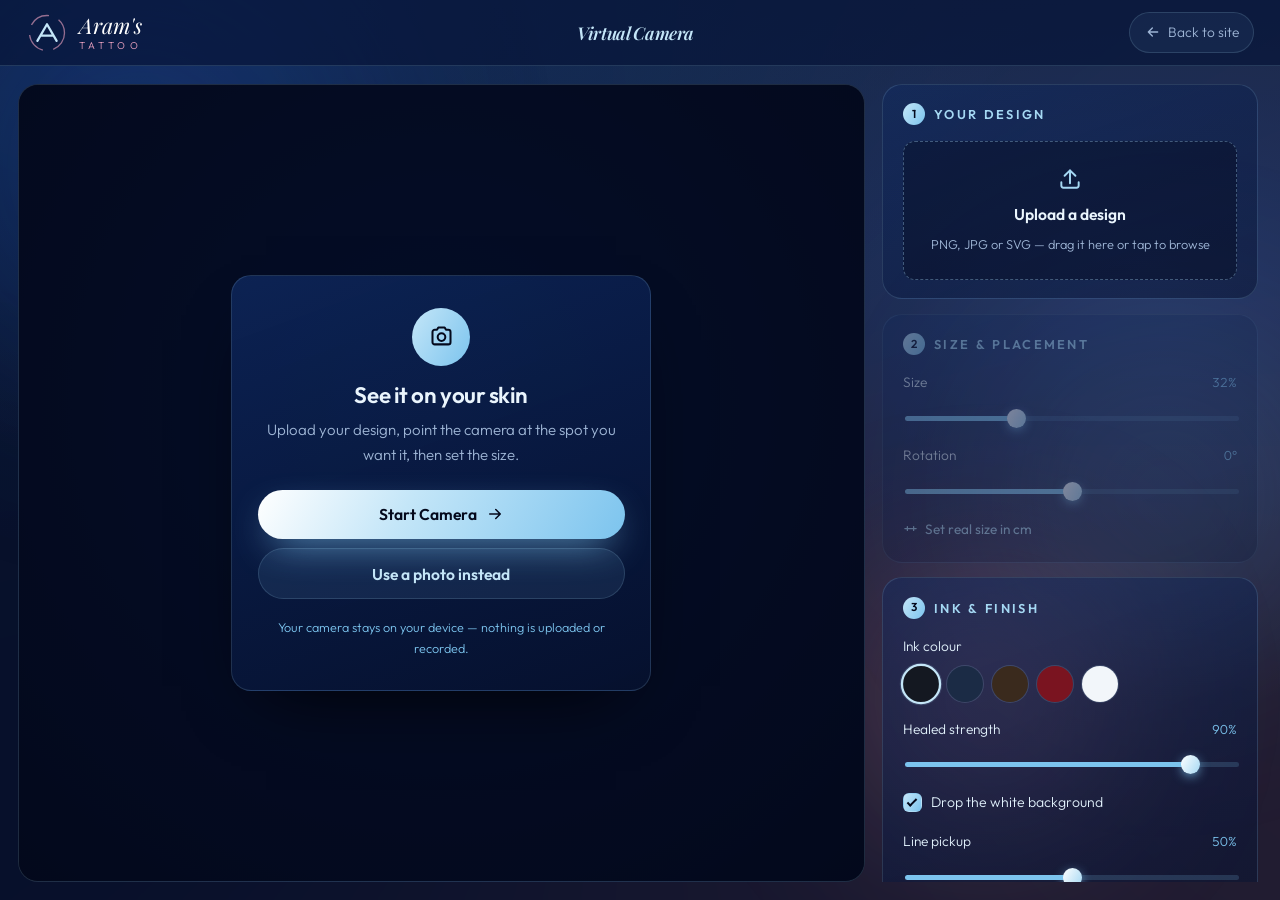
==== commit 8a7de36e: "Hero background is now the video, not the still 720x1280, 13s loop, muted and inline so it autoplays" ====
--- a/camera.html
+++ b/camera.html
@@ -10,8 +10,8 @@
 <link rel="preconnect" href="https://fonts.gstatic.com" crossorigin>
 <link href="https://fonts.googleapis.com/css2?family=Outfit:wght@200;300;400;600;800&family=Playfair+Display:ital,wght@0,600;1,600&display=swap" rel="stylesheet">
 
-<link rel="stylesheet" href="assets/css/style.css?v=11" />
-<link rel="stylesheet" href="assets/css/camera.css?v=11" />
+<link rel="stylesheet" href="assets/css/style.css?v=12" />
+<link rel="stylesheet" href="assets/css/camera.css?v=12" />
 <script>document.documentElement.classList.add('js');</script>
 </head>
 <body class="cam-body">
@@ -213,7 +213,7 @@
 
 <input type="file" id="photoInput" accept="image/*" hidden />
 
-<script src="assets/js/ink.js?v=11"></script>
-<script src="assets/js/camera.js?v=11"></script>
+<script src="assets/js/ink.js?v=12"></script>
+<script src="assets/js/camera.js?v=12"></script>
 </body>
 </html>
--- a/assets/css/style.css
+++ b/assets/css/style.css
@@ -338,6 +338,24 @@
   animation:kenburns 24s ease-in-out infinite alternate;
 }
 @keyframes kenburns{to{transform:scale(1.16) translate3d(-1.5%,-1.5%,0)}}
+
+/* The moving version of the same shot, sitting exactly over the still.
+   It fades in once it can actually play, so a slow connection shows the
+   poster rather than a black rectangle. */
+.hero__video{
+  position:absolute;inset:-8% 0 0;z-index:-2;
+  width:100%;height:108%;
+  object-fit:cover;object-position:center 30%;
+  opacity:0;transition:opacity 1.2s ease;
+  filter:saturate(.95) contrast(1.02);
+  pointer-events:none;
+}
+.hero__video.is-playing{opacity:.82}
+
+/* Nobody who asked for less motion gets a looping video. */
+@media (prefers-reduced-motion:reduce){
+  .hero__video{display:none}
+}
 
 /* Darkening is now weighted to the left, behind the headline, so the text
    keeps its contrast while the right side stays open for the colour. */
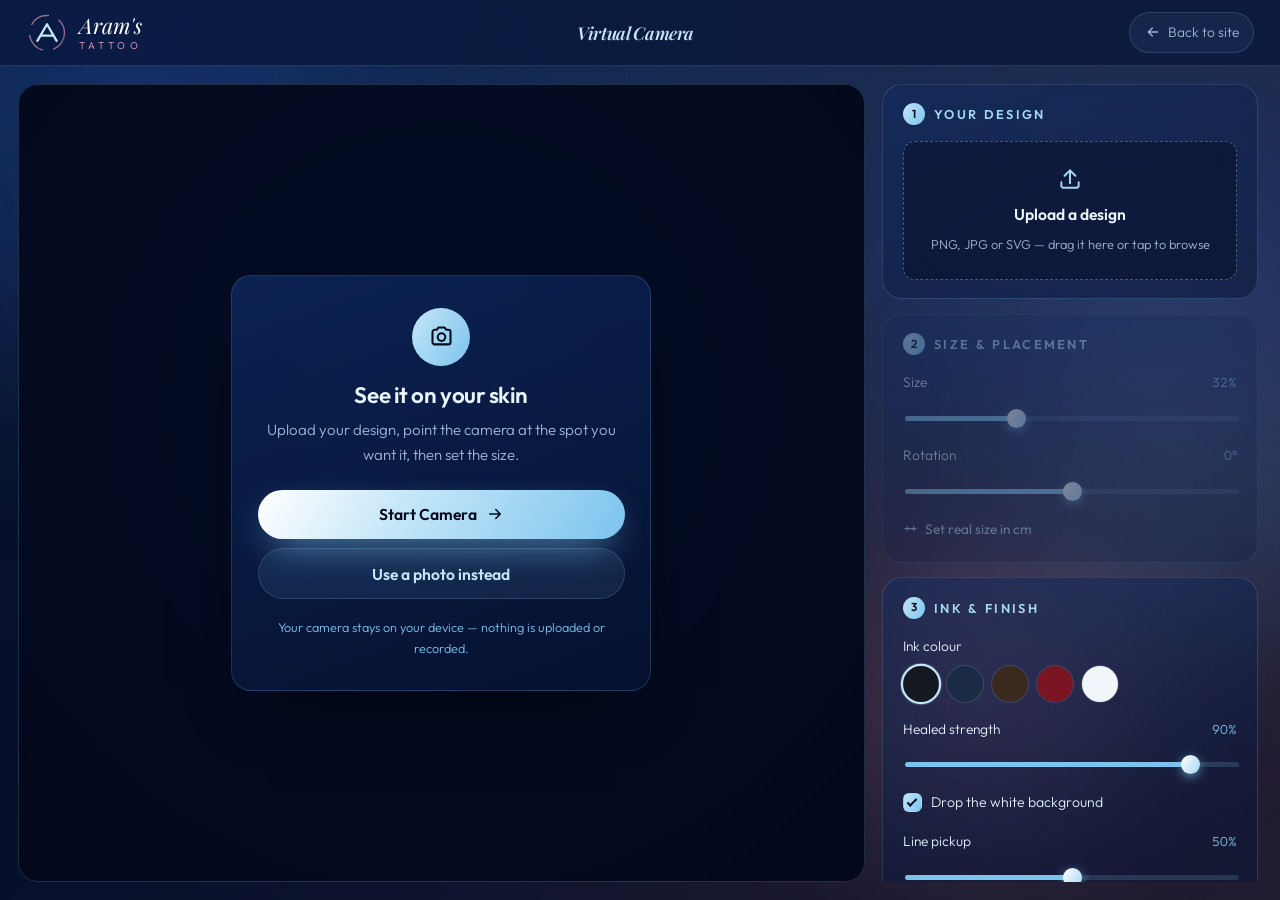
==== commit acbafbf4: "Redraw the body-map figure Better proportions (roughly 8 heads), compact deltoids instead of a cape-" ====
--- a/camera.html
+++ b/camera.html
@@ -10,8 +10,8 @@
 <link rel="preconnect" href="https://fonts.gstatic.com" crossorigin>
 <link href="https://fonts.googleapis.com/css2?family=Outfit:wght@200;300;400;600;800&family=Playfair+Display:ital,wght@0,600;1,600&display=swap" rel="stylesheet">
 
-<link rel="stylesheet" href="assets/css/style.css?v=12" />
-<link rel="stylesheet" href="assets/css/camera.css?v=12" />
+<link rel="stylesheet" href="assets/css/style.css?v=14" />
+<link rel="stylesheet" href="assets/css/camera.css?v=14" />
 <script>document.documentElement.classList.add('js');</script>
 </head>
 <body class="cam-body">
@@ -213,7 +213,7 @@
 
 <input type="file" id="photoInput" accept="image/*" hidden />
 
-<script src="assets/js/ink.js?v=12"></script>
-<script src="assets/js/camera.js?v=12"></script>
+<script src="assets/js/ink.js?v=14"></script>
+<script src="assets/js/camera.js?v=14"></script>
 </body>
 </html>
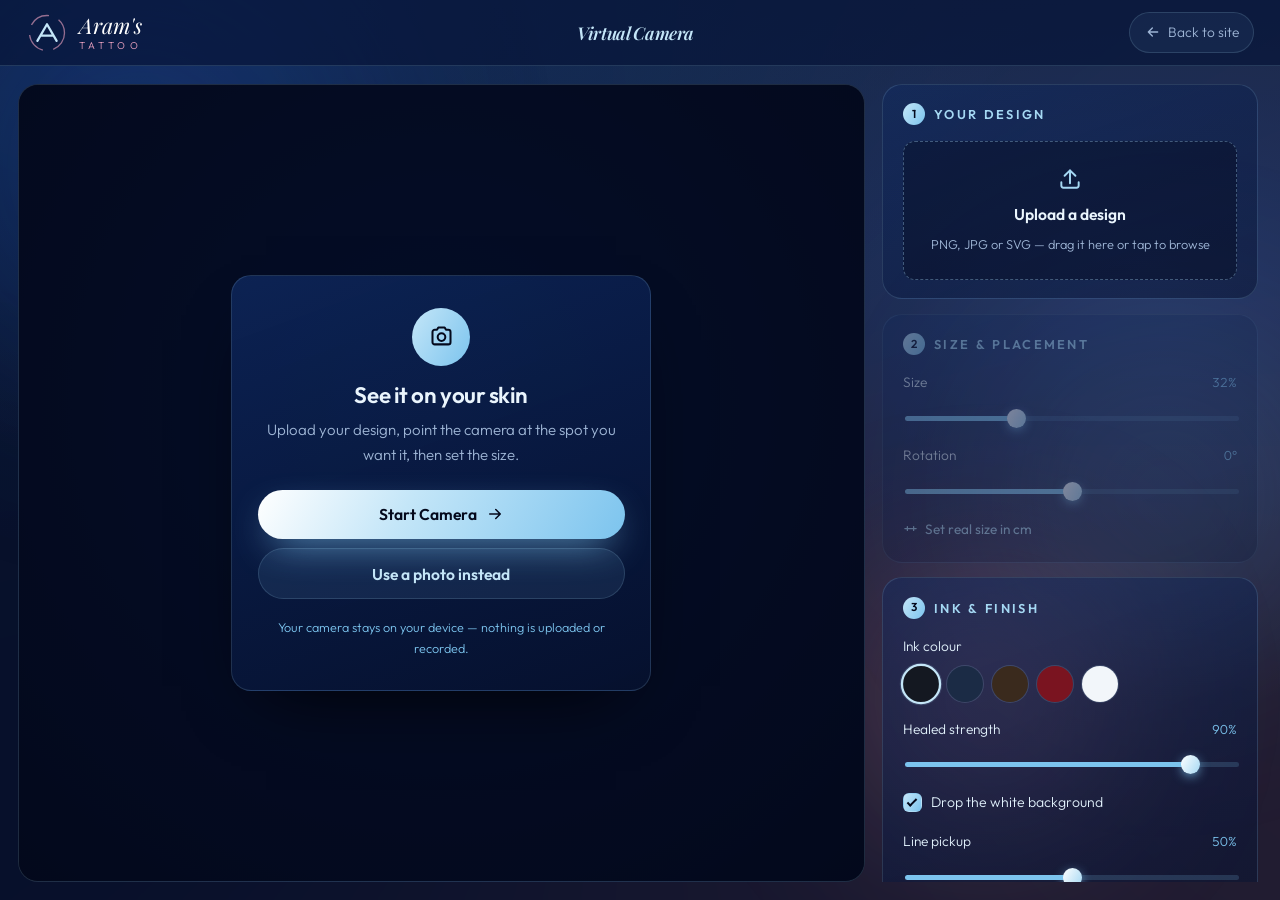
==== commit bc436d8f: "Body map now uses the anatomical line art The reference drawing is split into front and back, keyed " ====
--- a/camera.html
+++ b/camera.html
@@ -10,8 +10,8 @@
 <link rel="preconnect" href="https://fonts.gstatic.com" crossorigin>
 <link href="https://fonts.googleapis.com/css2?family=Outfit:wght@200;300;400;600;800&family=Playfair+Display:ital,wght@0,600;1,600&display=swap" rel="stylesheet">
 
-<link rel="stylesheet" href="assets/css/style.css?v=14" />
-<link rel="stylesheet" href="assets/css/camera.css?v=14" />
+<link rel="stylesheet" href="assets/css/style.css?v=16" />
+<link rel="stylesheet" href="assets/css/camera.css?v=16" />
 <script>document.documentElement.classList.add('js');</script>
 </head>
 <body class="cam-body">
@@ -213,7 +213,7 @@
 
 <input type="file" id="photoInput" accept="image/*" hidden />
 
-<script src="assets/js/ink.js?v=14"></script>
-<script src="assets/js/camera.js?v=14"></script>
+<script src="assets/js/ink.js?v=16"></script>
+<script src="assets/js/camera.js?v=16"></script>
 </body>
 </html>
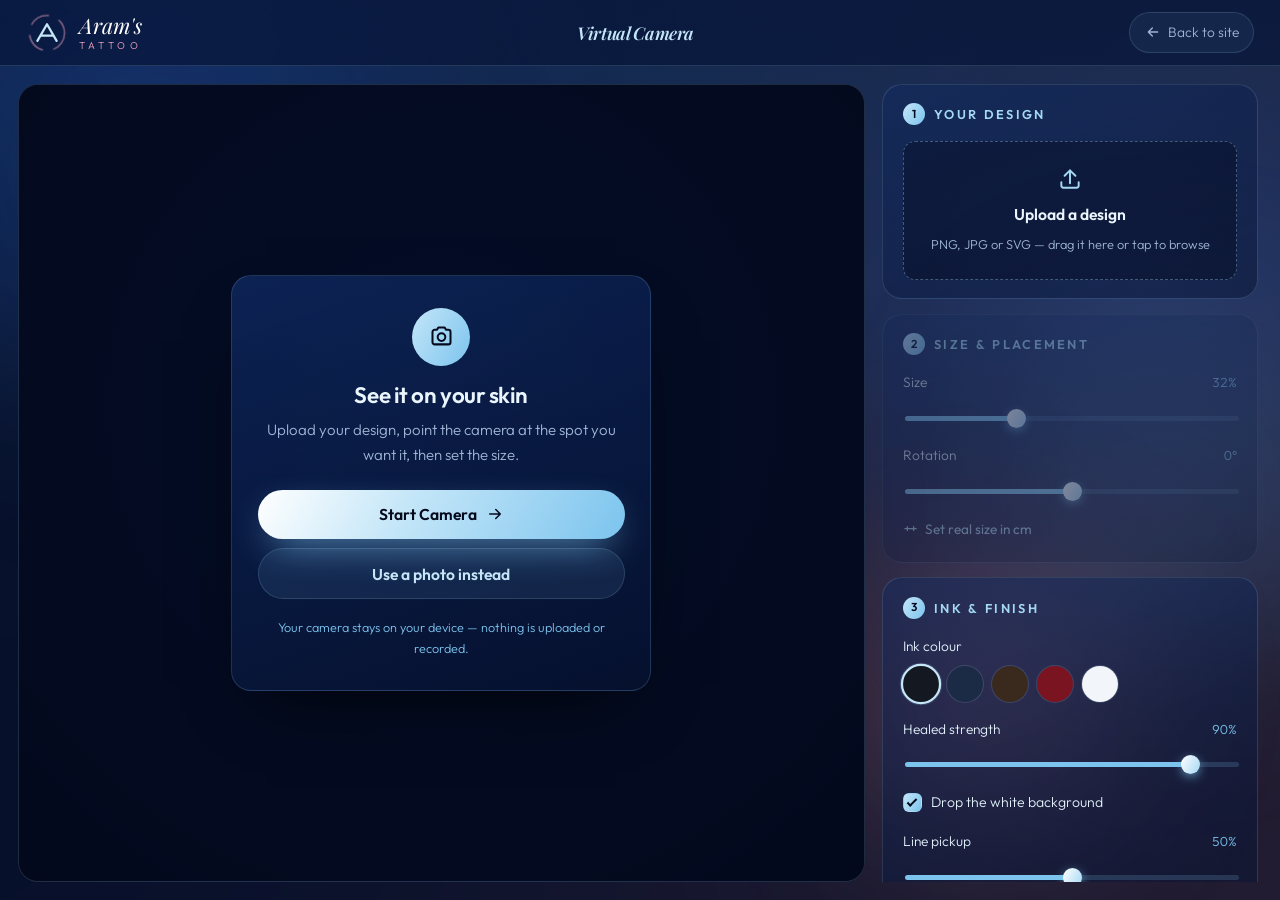
==== commit 5dbedde7: "Add body-type switching, waiting only on the artwork Artwork is now keyed by body type and view, so " ====
--- a/camera.html
+++ b/camera.html
@@ -10,8 +10,8 @@
 <link rel="preconnect" href="https://fonts.gstatic.com" crossorigin>
 <link href="https://fonts.googleapis.com/css2?family=Outfit:wght@200;300;400;600;800&family=Playfair+Display:ital,wght@0,600;1,600&display=swap" rel="stylesheet">
 
-<link rel="stylesheet" href="assets/css/style.css?v=16" />
-<link rel="stylesheet" href="assets/css/camera.css?v=16" />
+<link rel="stylesheet" href="assets/css/style.css?v=18" />
+<link rel="stylesheet" href="assets/css/camera.css?v=18" />
 <script>document.documentElement.classList.add('js');</script>
 </head>
 <body class="cam-body">
@@ -213,7 +213,7 @@
 
 <input type="file" id="photoInput" accept="image/*" hidden />
 
-<script src="assets/js/ink.js?v=16"></script>
-<script src="assets/js/camera.js?v=16"></script>
+<script src="assets/js/ink.js?v=18"></script>
+<script src="assets/js/camera.js?v=18"></script>
 </body>
 </html>
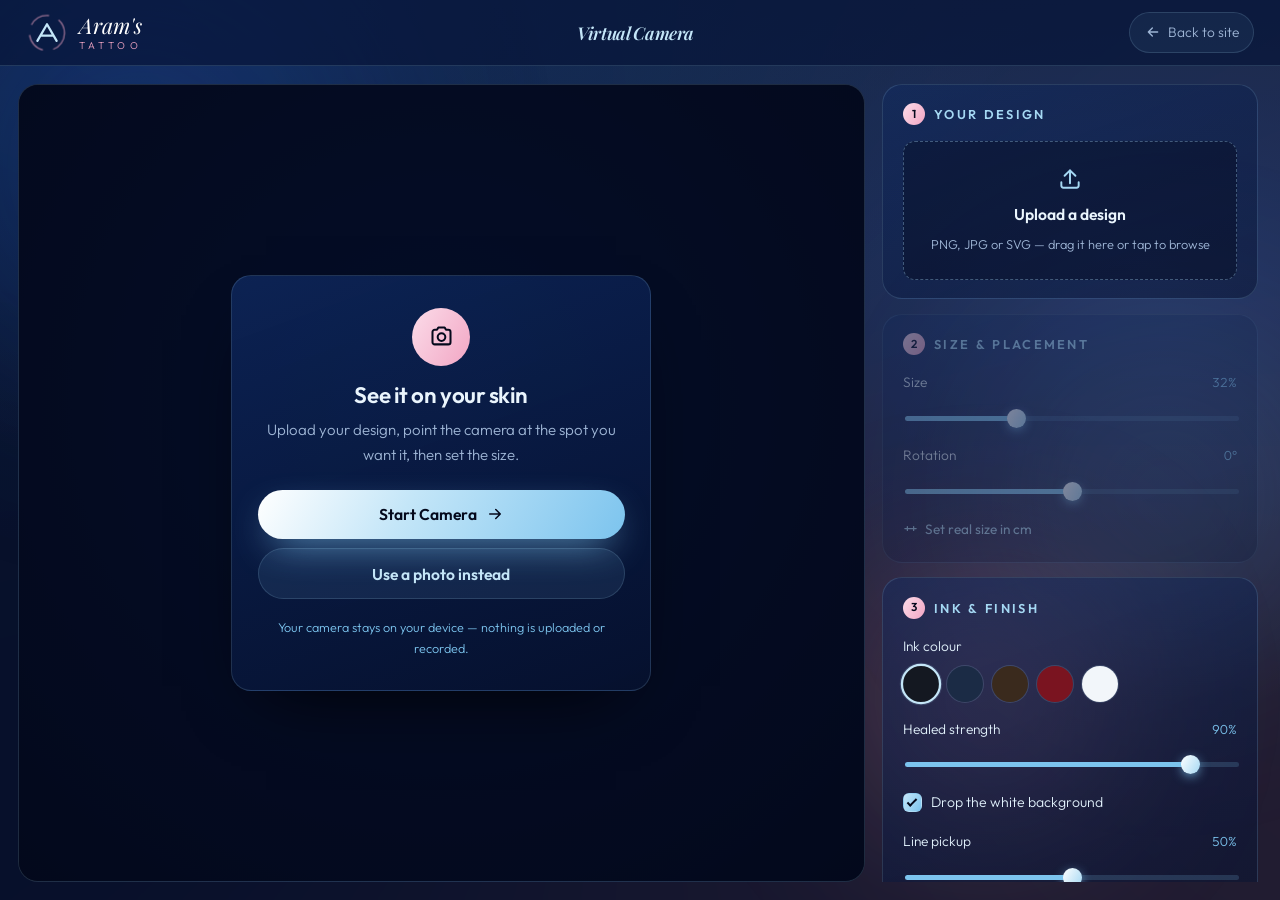
==== commit 55348f0d: "Icons move to baby pink Contact cards, footer socials, newsletter send, back-to-top, tick marks, cam" ====
--- a/camera.html
+++ b/camera.html
@@ -10,8 +10,8 @@
 <link rel="preconnect" href="https://fonts.gstatic.com" crossorigin>
 <link href="https://fonts.googleapis.com/css2?family=Outfit:wght@200;300;400;600;800&family=Playfair+Display:ital,wght@0,600;1,600&display=swap" rel="stylesheet">
 
-<link rel="stylesheet" href="assets/css/style.css?v=18" />
-<link rel="stylesheet" href="assets/css/camera.css?v=18" />
+<link rel="stylesheet" href="assets/css/style.css?v=19" />
+<link rel="stylesheet" href="assets/css/camera.css?v=19" />
 <script>document.documentElement.classList.add('js');</script>
 </head>
 <body class="cam-body">
@@ -213,7 +213,7 @@
 
 <input type="file" id="photoInput" accept="image/*" hidden />
 
-<script src="assets/js/ink.js?v=18"></script>
-<script src="assets/js/camera.js?v=18"></script>
+<script src="assets/js/ink.js?v=19"></script>
+<script src="assets/js/camera.js?v=19"></script>
 </body>
 </html>
--- a/assets/css/style.css
+++ b/assets/css/style.css
@@ -480,11 +480,11 @@
 
 .card__icon{
   width:52px;height:52px;margin-bottom:1.3rem;border-radius:15px;
-  display:grid;place-items:center;color:var(--baby-300);
-  background:rgba(124,196,238,.1);border:1px solid var(--line);
+  display:grid;place-items:center;color:var(--pink-300);
+  background:rgba(242,166,196,.12);border:1px solid var(--line);
   transition:transform .45s var(--ease),background .45s;
 }
-.card:hover .card__icon{transform:rotate(-8deg) scale(1.1);background:rgba(124,196,238,.2)}
+.card:hover .card__icon{transform:rotate(-8deg) scale(1.1);background:rgba(242,166,196,.22)}
 .card__icon svg{width:25px;height:25px;stroke:currentColor;stroke-width:1.7;
   stroke-linecap:round;stroke-linejoin:round;fill:none}
 .card p{color:var(--muted);font-size:.94rem;margin:.6rem 0 1.2rem}
@@ -502,7 +502,7 @@
 .ticks li{position:relative;padding-left:1.9rem;color:var(--baby-100);font-size:.96rem}
 .ticks li::before{
   content:"";position:absolute;left:0;top:.42em;width:16px;height:9px;
-  border-left:2px solid var(--baby-400);border-bottom:2px solid var(--baby-400);
+  border-left:2px solid var(--pink-400);border-bottom:2px solid var(--pink-400);
   transform:rotate(-45deg);border-radius:1px;
 }
 
@@ -632,7 +632,7 @@
 .contact-card__icon{
   width:48px;height:48px;margin:0 auto 1rem;border-radius:50%;
   display:grid;place-items:center;color:var(--navy-950);
-  background:linear-gradient(120deg,var(--baby-200),var(--baby-400));
+  background:linear-gradient(120deg,var(--pink-200),var(--pink-400));
   transition:transform .4s var(--ease);
 }
 .contact-card:hover .contact-card__icon{transform:scale(1.12) rotate(6deg)}
@@ -680,11 +680,11 @@
 .socials{display:flex;gap:.6rem}
 .socials a{
   width:40px;height:40px;border-radius:12px;display:grid;place-items:center;
-  color:var(--baby-300);background:rgba(124,196,238,.08);border:1px solid var(--line);
+  color:var(--pink-300);background:rgba(242,166,196,.1);border:1px solid var(--line);
   transition:transform .35s var(--ease),background .35s,color .35s;
 }
 .socials a:hover{transform:translateY(-4px) rotate(-6deg);
-  background:linear-gradient(120deg,var(--baby-200),var(--baby-400));color:var(--navy-950)}
+  background:linear-gradient(120deg,var(--pink-200),var(--pink-400));color:var(--navy-950)}
 .socials svg{width:19px;height:19px;stroke:currentColor;stroke-width:1.8;
   stroke-linecap:round;stroke-linejoin:round;fill:none}
 
@@ -698,7 +698,7 @@
 .subscribe button{
   width:38px;height:38px;flex:none;border:0;border-radius:50%;cursor:pointer;
   display:grid;place-items:center;color:var(--navy-950);
-  background:linear-gradient(120deg,var(--baby-200),var(--baby-400));
+  background:linear-gradient(120deg,var(--pink-200),var(--pink-400));
   transition:transform .3s var(--ease);
 }
 .subscribe button:hover{transform:scale(1.1) rotate(8deg)}
@@ -718,8 +718,8 @@
 .to-top{
   position:fixed;right:1.4rem;bottom:1.4rem;z-index:90;
   width:46px;height:46px;border-radius:50%;display:grid;place-items:center;
-  color:var(--navy-950);background:linear-gradient(120deg,var(--baby-200),var(--baby-400));
-  box-shadow:0 12px 30px -12px var(--baby-400);
+  color:var(--navy-950);background:linear-gradient(120deg,var(--pink-200),var(--pink-400));
+  box-shadow:0 12px 30px -12px var(--pink-400);
   opacity:0;visibility:hidden;transform:translateY(14px);
   transition:all .4s var(--ease);
 }
--- a/assets/css/camera.css
+++ b/assets/css/camera.css
@@ -73,7 +73,7 @@
 .stage__icon{
   width:58px;height:58px;margin:0 auto 1.1rem;border-radius:50%;
   display:grid;place-items:center;color:var(--navy-950);
-  background:linear-gradient(120deg,var(--baby-200),var(--baby-400));
+  background:linear-gradient(120deg,var(--pink-200),var(--pink-400));
 }
 .stage__icon svg{width:27px;height:27px;stroke:currentColor;stroke-width:1.8;
   stroke-linecap:round;stroke-linejoin:round;fill:none}
@@ -90,7 +90,7 @@
 }
 .tool{
   width:46px;height:46px;border-radius:50%;cursor:pointer;padding:0;
-  display:grid;place-items:center;color:var(--baby-200);
+  display:grid;place-items:center;color:var(--pink-200);
   background:rgba(8,22,58,.8);border:1px solid var(--line);
   transition:transform .3s var(--ease),background .3s,color .3s;
 }
@@ -146,7 +146,7 @@
 .step{
   width:22px;height:22px;flex:none;border-radius:50%;
   display:grid;place-items:center;font-size:.72rem;letter-spacing:0;
-  color:var(--navy-950);background:linear-gradient(120deg,var(--baby-200),var(--baby-400));
+  color:var(--navy-950);background:linear-gradient(120deg,var(--pink-200),var(--pink-400));
 }
 .panel__actions{display:flex;flex-direction:column;gap:.6rem}
 .panel__note{margin:.9rem 0 0;font-size:.8rem;color:var(--muted)}
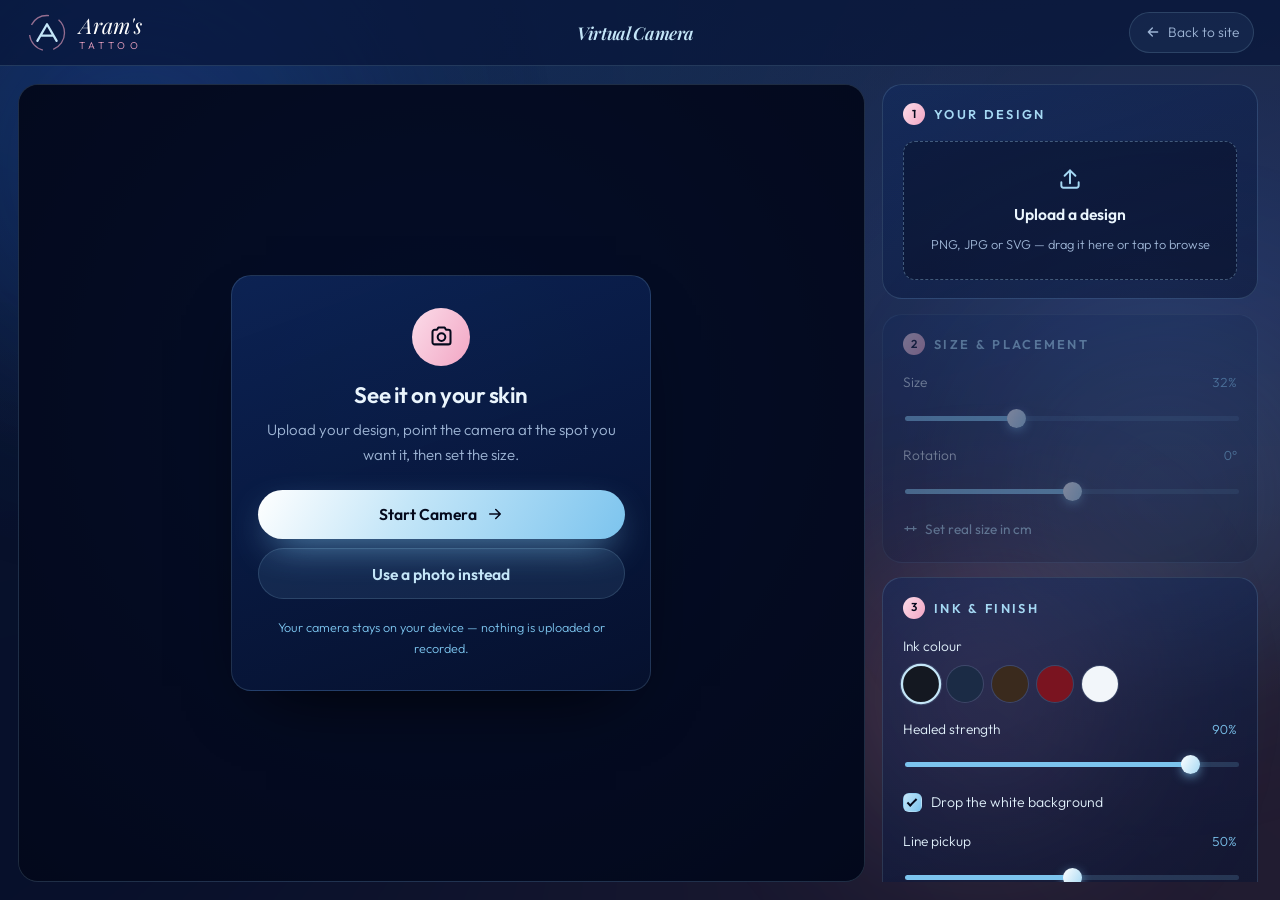
==== commit 2686e44b: "Rename brand from Aram's Tattoo to Aram Tattoo Co-Authored-By: Claude Sonnet 5 <noreply@anthropic.co" ====
--- a/camera.html
+++ b/camera.html
@@ -3,7 +3,7 @@
 <head>
 <meta charset="UTF-8" />
 <meta name="viewport" content="width=device-width, initial-scale=1, viewport-fit=cover" />
-<title>Virtual Camera — Aram's Tattoo</title>
+<title>Virtual Camera — Aram Tattoo</title>
 <meta name="description" content="Upload your tattoo design and see it on your skin at the exact size before you book." />
 
 <link rel="preconnect" href="https://fonts.googleapis.com">
